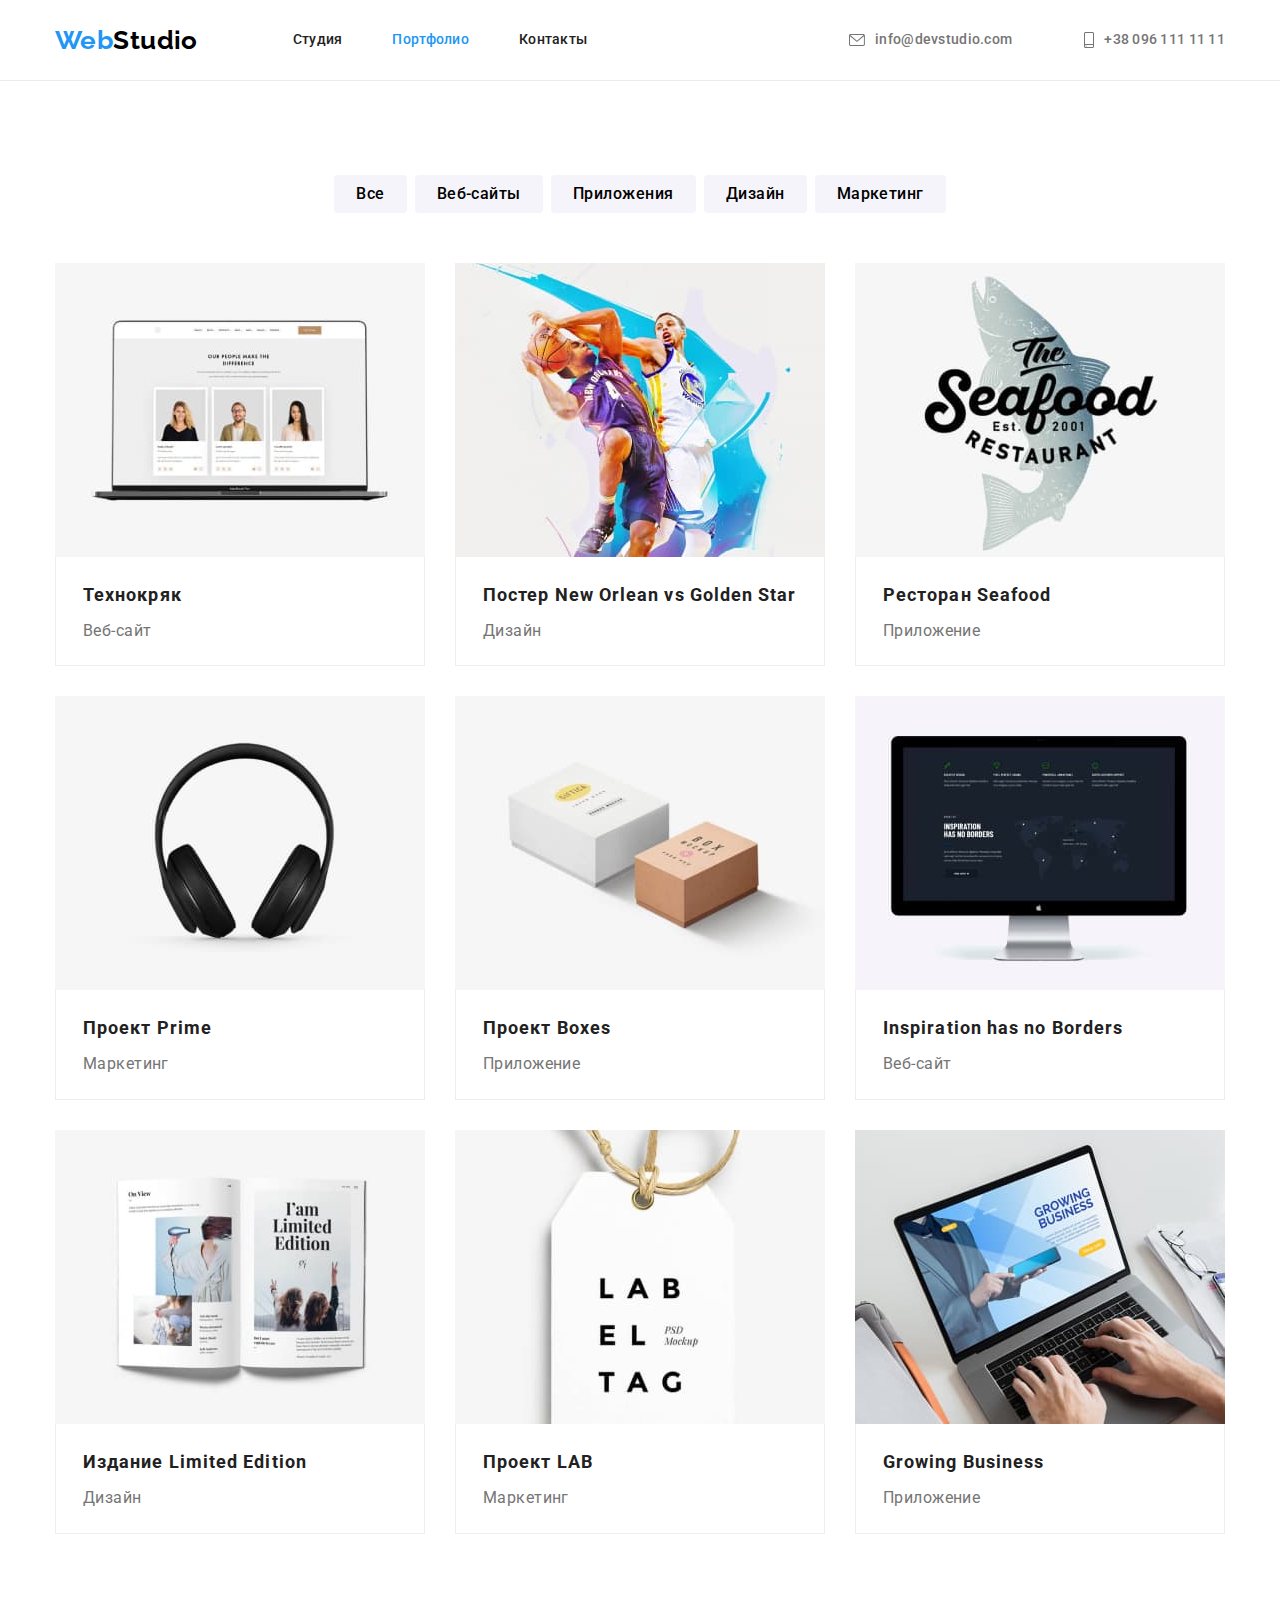
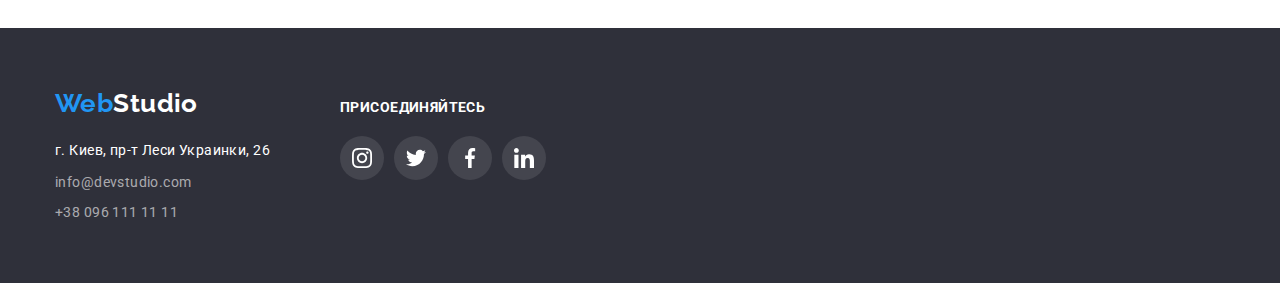
==== portfolio.html @ 19cd6e9f "Initial commit" ====
<!DOCTYPE html>
<html lang="en">
  <head>
    <meta charset="UTF-8" />
    <meta http-equiv="X-UA-Compatible" content="IE=edge" />
    <meta name="viewport" content="width=device-width, initial-scale=1.0" />
    <title>Document</title>
    <link rel="preconnect" href="https://fonts.googleapis.com" />
    <link rel="preconnect" href="https://fonts.gstatic.com" crossorigin />
    <link
      href="https://fonts.googleapis.com/css2?family=Raleway:wght@700&family=Roboto:wght@400;500;700;900&display=swap"
      rel="stylesheet"
    />
    <link
      rel="stylesheet"
      href="https://cdnjs.cloudflare.com/ajax/libs/modern-normalize/1.1.0/modern-normalize.min.css"
    />
    <link rel="stylesheet" href="./css/styles.css" />
  </head>

  <body>
    <header>
      <div class="container main-nav">
        <nav class="main-nav">
          <a href="./index.html" class="logo link"><span class="logo-span">Web</span>Studio</a>
          <ul class="site-nav list">
            <li class="item">
              <a href="./index.html" class="site-nav-link link">Студия</a>
            </li>
            <li class="item">
              <a href="./portfolio.html" class="site-nav-link link current">Портфолио</a>
            </li>
            <li class="item">
              <a href="#" class="site-nav-link link">Контакты</a>
            </li>
          </ul>
        </nav>
        <ul class="contact-list list">
          <li class="item">
            <a href="mailto:info@devstudio.com" class="contacts link"
              ><svg class="mail-icon icon">
                <use href="./images/symbol-defs.svg#icon-envelope"></use></svg
              >info@devstudio.com</a
            >
          </li>
          <li class="item">
            <a href="tel:+380961111111" class="contacts link"
              ><svg class="phone-icon icon">
                <use href="./images/symbol-defs.svg#icon-smartphone"></use></svg
              >+38 096 111 11 11</a
            >
          </li>
        </ul>
      </div>
    </header>

    <main>
      <section class="section-projects">
        <div class="container">
          <!--Скрытый заголовок-->
          <h1 class="visually-hidden">Проекты</h1>
          <ul class="project-buttons list">
            <li class="filter-body"><button type="button" class="filter">Все</button></li>
            <li class="filter-body"><button type="button" class="filter">Веб-сайты</button></li>
            <li class="filter-body"><button type="button" class="filter">Приложения</button></li>
            <li class="filter-body"><button type="button" class="filter">Дизайн</button></li>
            <li class="filter-body"><button type="button" class="filter">Маркетинг</button></li>
          </ul>

          <ul class="project-container list">
            <li class="project-item">
              <a href="" class="link project-link">
                <img src="./images/project1.jpg" alt="Ноутбук с открытым веб-сайтом." width="370" />
                <div class="project-block">
                  <h2 class="project-title">Технокряк</h2>
                  <p class="project-text">Веб-сайт</p>
                </div>
              </a>
            </li>

            <li class="project-item">
              <a href="" class="link project-link">
                <img
                  src="./images/project2.jpg"
                  alt="Двое мужчин играют в баскетбол."
                  width="370"
                />
                <div class="project-block">
                  <h2 class="project-title">Постер New Orlean vs Golden Star</h2>
                  <p class="project-text">Дизайн</p>
                </div>
              </a>
            </li>

            <li class="project-item">
              <a href="" class="link project-link">
                <img src="./images/project3.jpg" alt="Логотип в виде рыбы в прыжке." width="370" />
                <div class="project-block">
                  <h2 class="project-title">Ресторан Seafood</h2>
                  <p class="project-text">Приложение</p>
                </div>
              </a>
            </li>

            <li class="project-item">
              <a href="" class="link project-link">
                <img src="./images/project4.jpg" alt="Полноразмерные наушники." width="370" />
                <div class="project-block">
                  <h2 class="project-title">Проект Prime</h2>
                  <p class="project-text">Маркетинг</p>
                </div>
              </a>
            </li>

            <li class="project-item">
              <a href="" class="link project-link">
                <img src="./images/project5.jpg" alt="Две картонные коробки." width="370" />
                <div class="project-block">
                  <h2 class="project-title">Проект Boxes</h2>
                  <p class="project-text">Приложение</p>
                </div>
              </a>
            </li>

            <li class="project-item">
              <a href="" class="link project-link">
                <img
                  src="./images/project6.jpg"
                  alt="Веб-сайт открытый на Mac Display"
                  width="370"
                />
                <div class="project-block">
                  <h2 class="project-title">Inspiration has no Borders</h2>
                  <p class="project-text">Веб-сайт</p>
                </div>
              </a>
            </li>

            <li class="project-item">
              <a href="" class="link project-link">
                <img src="./images/project7.jpg" alt="Открытая книга с фотографиями." width="370" />
                <div class="project-block">
                  <h2 class="project-title">Издание Limited Edition</h2>
                  <p class="project-text">Дизайн</p>
                </div>
              </a>
            </li>

            <li class="project-item">
              <a href="" class="link project-link">
                <img
                  src="./images/project8.jpg"
                  alt="Две картонные бирки с логотипом."
                  width="370"
                />
                <div class="project-block">
                  <h2 class="project-title">Проект LAB</h2>
                  <p class="project-text">Маркетинг</p>
                </div>
              </a>
            </li>

            <li class="project-item">
              <a href="" class="link project-link">
                <img
                  src="./images/project9.jpg"
                  alt="Ноутбук с открытым сайтом компании."
                  width="370"
                />
                <div class="project-block">
                  <h2 class="project-title">Growing Business</h2>
                  <p class="project-text">Приложение</p>
                </div>
              </a>
            </li>
          </ul>
        </div>
      </section>
    </main>

    <footer class="footer">
      <div class="container">
        <div class="footer-address">
          <a href="./index.html" class="logo link"
            ><span class="logo-span">Web</span><span class="logo-span-footer">Studio</span></a
          >
          <address class="address">
            <ul class="list">
              <li class="footer-item">
                <a
                  href="https://goo.gl/maps/bSMqidBmeN5zZb8a9"
                  target="_blank"
                  rel="noopener nofollow noreferrer"
                  class="location link"
                  >г. Киев, пр-т Леси Украинки, 26</a
                >
              </li>
              <li class="footer-item">
                <a href="mailto:info@devstudio.com" class="footer-contacts link"
                  >info@devstudio.com</a
                >
              </li>
              <li class="footer-item">
                <a href="tel:+380.961111111" class="footer-contacts link">+38 096 111 11 11</a>
              </li>
            </ul>
          </address>
        </div>

        <div class="join">
          <p class="exhortation">присоединяйтесь</p>
          <ul class="social-networks-list list">
            <li class="social-network">
              <a href="" class="social-network-link">
                <svg class="social-network-icon">
                  <use href="./images/symbol-defs.svg#icon-instagram"></use>
                </svg>
              </a>
            </li>
            <li class="social-network">
              <a href="" class="social-network-link">
                <svg class="social-network-icon">
                  <use href="./images/symbol-defs.svg#icon-twitter"></use>
                </svg>
              </a>
            </li>
            <li class="social-network">
              <a href="" class="social-network-link">
                <svg class="social-network-icon">
                  <use href="./images/symbol-defs.svg#icon-facebook"></use>
                </svg>
              </a>
            </li>
            <li class="social-network">
              <a href="" class="social-network-link">
                <svg class="social-network-icon">
                  <use href="./images/symbol-defs.svg#icon-linkedin"></use>
                </svg>
              </a>
            </li>
          </ul>
        </div>
      </div>
    </footer>
  </body>
</html>
---- css/styles.css ----
:root {
  --primary-color: #212121;
  --secondary-color: #757575;
  --primary-background-color: #e5e5e5;
  --secondary-background-color: #f5f4fa;
  --additional-background-color: #2f303a;
  --accent: #2196f3;
  --accent-secondary: #ffffff;
  --additional-accent: #188ce8;
  --logo-secondary: #000000;
  --primary-icon-color: #afb1b8;
  --footer-contacts: rgba(255, 255, 255, 0.6);
}

body {
  font-family: Roboto, sans-serif;
  font-size: 14px;
  background-color: var(--accent-secondary);
  color: var(--primary-color);
  letter-spacing: 0.03em;
}

header {
  border-bottom: 1px solid #ececec;
}

/* Утилиты */

h1,
h2,
h3,
h4,
h5,
h6,
p {
  margin: 0;
}

.address {
  font-style: normal;
  margin-top: 20px;
}

img {
  display: block;
  max-width: 100%;
  height: auto;
}

section {
  padding-top: 94px;
  padding-bottom: 94px;
}

.list {
  list-style: none;
  padding-left: 0;
  margin: 0;
}

.link {
  text-decoration: none;
}

/* Main Nav */
.main-nav {
  display: flex;
  align-items: center;
}

/* Логотип */

.logo {
  color: var(--logo-secondary);
  font-family: Raleway, sans-serif;
  font-weight: 700;
  font-size: 26px;
  line-height: 1.19;
}

.logo-span {
  color: var(--accent);
}

/* Навигация */

.site-nav {
  display: flex;
  margin-left: 95px;
}

.site-nav .item {
  /* background-color: tomato; */
}

.site-nav .item + .item {
  margin-left: 50px;
}

.site-nav-link {
  display: block;
  padding-top: 32px;
  padding-bottom: 32px;
  color: var(--primary-color);
  line-height: 1.14;
  letter-spacing: 0.02em;
  font-weight: 500;
}

.current {
  color: var(--accent);
}

.site-nav-link:hover,
.site-nav-link:focus {
  color: var(--accent);
}

.container {
  /* outline: 1px solid blue; */
  width: 1200px;
  padding: 0 15px;
  margin: 0 auto;
}

/* Контакты */

.contact-list {
  display: flex;
  margin-left: auto;
}

.contact-list .item + .item {
  margin-left: 50px;
}

.contacts {
  /* background-color: lavender; */
  padding-top: 32px;
  padding-bottom: 32px;
  padding-left: 22px;
  display: flex;
  align-items: center;
  color: var(--secondary-color);
  line-height: 1.14;
  letter-spacing: 0.02em;
  font-weight: 500;
}

.contacts:hover,
.contacts:focus {
  color: var(--accent);
}

.icon {
  fill: currentColor;
  margin-right: 10px;
}

.icon:hover {
  fill: var(--accent);
}

.mail-icon {
  height: 12px;
  width: 16px;

  /* outline: 1px solid black; */
}

.phone-icon {
  height: 16px;
  width: 10px;
  /* outline: 1px solid black; */
}

/* .contacts.link::before {
  content: '';
  height: 12px;
  width: 16px;
  outline: 1px solid red;
  background-image: url(./css-images/envelope.png);
  background-size: contain;
  background-position: center;
  background-repeat: no-repeat;
} */

/* Герой */

.hero {
  text-align: center;
  padding-top: 200px;
  padding-bottom: 200px;
  margin-left: auto;
  margin-right: auto;
  /* outline: 1px solid black; */
  background-color: var(--additional-background-color);
  background-image: linear-gradient(to right, rgba(47, 48, 58, 0.4), rgba(47, 48, 58, 0.4)),
    url(./css-images/background.jpg);
  max-width: 1600px;
  height: 600px;
  background-size: cover;
  background-repeat: no-repeat;
  background-position: center;
}

.hero-title {
  margin-top: 0px;
  margin-bottom: 40px;
  color: var(--accent-secondary);
  font-weight: 900;
  font-size: 44px;
  line-height: 1.36;
  letter-spacing: 0.06em;
  text-transform: uppercase;
}

.hero-button {
  color: var(--accent-secondary);
  background-color: var(--accent);
  border-radius: 4px;
  border: none;
  padding: 10px 32px;
  min-width: 200px;
  font-family: Roboto, sans-serif;
  font-weight: 700;
  font-size: 16px;
  line-height: 1.88;
  margin-left: auto;
  margin-right: auto;
  cursor: pointer;
  letter-spacing: 0.06em;
}

.hero-button:hover,
.hero-button:focus {
  background-color: var(--additional-accent);
}

.visually-hidden {
  position: absolute;
  width: 1px;
  height: 1px;
  margin: -1px;
  border: 0;
  padding: 0;

  white-space: nowrap;
  clip-path: inset(100%);
  clip: rect(0 0 0 0);
  overflow: hidden;
}

.section-advantages {
  padding-top: 0;
}

.section-title {
  font-weight: 700;
  font-size: 36px;
  line-height: 1.2;
  text-align: Center;
  margin-top: 0;
  margin-bottom: 50px;
}

.advantages-list {
  display: flex;
}

.advantage:not(:last-child) {
  margin-right: 30px;
}

.feature-list-item {
  width: 270px;
  margin: 15px;
}

.feature-title {
  margin-bottom: 10px;
  font-weight: 700;
  font-size: 14px;
  line-height: 1.14;
  letter-spacing: 0.03em;
  text-transform: uppercase;
}

.feature-text {
  color: var(--secondary-color);
  line-height: 1.7;
}

.feature-list {
  display: flex;
  margin: -15px;
}

.feature-icon-frame {
  display: flex;
  justify-content: center;
  align-items: center;
  height: 120px;
  width: 270px;
  background-color: var(--secondary-background-color);
  border: 1px solid transparent;
  border-radius: 4px;
  margin-bottom: 30px;
}

.feature-icon {
  width: 70px;
  height: 70px;
  fill: var(--primary-icon-color);
}

/* .feature-list-item::before {
  content: '';
  display: block;
  height: 120px;
  background-position: center;
  background-repeat: no-repeat;
  background-size: contain;
  background-color: var(--secondary-background-color);
} */

/* .feature-list-item.icon-satellite::before {
  background-image: url(./css-images/satellite.png);
} */

/* .feature-list-item.icon-wall-clock::before {
  background-image: url(./css-images/wall-clock.png);
}

.feature-list-item.icon-notebook::before {
  background-image: url(./css-images/notebook.png);
}

.feature-list-item.icon-astronaut::before {
  background-image: url(./css-images/astronaut.png);
} */

.section-team {
  background-color: var(--secondary-background-color);
}

.team-list {
  display: flex;
}

.team-list-item {
  background-color: #ffffff;
  box-shadow: 0px 1px 3px rgba(0, 0, 0, 0.12), 0px 1px 1px rgba(0, 0, 0, 0.14),
    0px 2px 1px rgba(0, 0, 0, 0.2);
  border-radius: 0px 0px 4px 4px;
}

.team-list-item:not(:last-child) {
  margin-right: 30px;
}

.team-item-text {
  padding: 30px 0px 30px 0px;
}

.staff {
  font-size: 16px;
  font-weight: 500;
  line-height: 1.2;
  text-align: Center;
  margin-bottom: 10px;
}

.staff-role {
  color: var(--secondary-color);
  font-size: 16px;
  line-height: 1.2;
  text-align: Center;
  margin-bottom: 16px;
}

/* Соцсети */

.social-networks-list {
  display: flex;
  justify-content: center;
}

.social-network:not(:last-child) {
  margin-right: 10px;
}

.social-network-link {
  display: flex;
  justify-content: center;
  align-items: center;
  /* color: var(--accent-secondary); */
  color: var(--primary-icon-color);
  height: 44px;
  width: 44px;
  border-radius: 50%;
}

.social-network-link:visited {
}

.social-network-link:hover,
.social-network-link:focus {
  color: var(--accent-secondary);
  background-color: var(--accent);
}

.social-network-icon {
  /* background-color: var(--primary-background-color); */
  height: 20px;
  width: 20px;
  fill: currentColor;
}

/* Клиенты */

.client-list {
  display: flex;
}

.client-list-item {
  fill: currentColor;
}

.client-list-item:not(:last-child) {
  margin-right: 30px;
}

.client-link {
  display: flex;
  justify-content: center;
  align-items: center;
  height: 92px;
  width: 170px;
  border: 1px solid var(--primary-icon-color);
  border-radius: 4px;
  color: var(--primary-icon-color);
}

.client-link:hover,
.client-link:focus {
  color: var(--accent);
  border-color: var(--accent);
}

.client-icon {
  fill: currentColor;
  width: 106px;
  height: 60px;
}
/* Футер */

.footer {
  background-color: var(--additional-background-color);
  padding-top: 60px;
  padding-bottom: 60px;
}

.footer .container {
  display: flex;
  align-items: baseline;
}

.logo-span-footer {
  color: var(--accent-secondary);
}

.footer-item:not(:last-child) {
  margin-bottom: 9px;
}

.location.link {
  color: var(--accent-secondary);
  font-weight: 400;
  line-height: 1.7;
}

.location.link:visited {
  color: var(--accent-secondary);
}

.location.link:hover,
.location.link:focus {
  color: var(--accent);
}

.footer-contacts {
  color: var(--footer-contacts);
  font-weight: 400;
  line-height: 1.5;
}

.footer-contacts:hover,
.footer-contacts:focus {
  color: var(--accent);
}

.join {
  margin-left: 70px;
}

.exhortation {
  display: block;

  margin-bottom: 20px;
  text-transform: uppercase;
  color: var(--accent-secondary);
  font-weight: 700;
  line-height: 1.14;
}

.join .social-networks-list {
  margin: 0;
}

.join .social-network-link {
  display: flex;
  justify-content: center;
  align-items: center;
  color: var(--accent-secondary);
  height: 44px;
  width: 44px;
  background-color: rgba(255, 255, 255, 0.1);
  background-size: contain;
  border-radius: 50%;
}

.join .social-network-link:hover,
.join .social-network-link:focus {
  background-color: var(--accent);
}

/* Портфолио */

.project-buttons {
  display: flex;
  margin-bottom: 50px;
  justify-content: center;
}

.filter {
  padding: 6px 22px;
  border-radius: 4px;
  border: none;
  background-color: var(--secondary-background-color);
  font-family: Roboto, sans-serif;
  font-weight: 500;
  font-size: 16px;
  letter-spacing: 0.03em;
  line-height: 1.6;
  text-align: Center;
  cursor: pointer;
}

.filter:hover,
.filter:focus {
  background-color: var(--accent);
  color: var(--accent-secondary);
  box-shadow: 0px 3px 1px rgba(0, 0, 0, 0.1), 0px 1px 2px rgba(0, 0, 0, 0.08),
    0px 2px 2px rgba(0, 0, 0, 0.12);
}

.filter-body:not(:last-child) {
  margin-right: 8px;
}

.project-container {
  display: flex;
  flex-wrap: wrap;
  /* background-color: teal; */
  margin: -15px;
}

.project-item {
  /* background-color: tomato; */
  width: 370px;
  margin: 15px;
  /* width: calc((100% - 60px) / 3); */
  /* margin-right: 30px;
  margin-bottom: 30px; */
}
/* 
.project-item:nth-child(3n) {
  margin-right: 0px;
}

.project-item:nth-child(-n + 3) {
  margin-bottom: 0px;
} */

.project-link {
  display: block;
}

.project-link:hover,
.project-link:focus {
  box-shadow: 0px 1px 1px rgba(0, 0, 0, 0.12), 0px 4px 4px rgba(0, 0, 0, 0.06),
    1px 4px 6px rgba(0, 0, 0, 0.16);
}

.project-block {
  padding: 20px 20px 20px 27px;
  border: 1px solid #eeeeee;
  border-top: none;
}

.project-title {
  color: var(--primary-color);
  font-weight: 700;
  font-size: 18px;
  line-height: 2;
  letter-spacing: 0.06em;
  margin-bottom: 4px;
}

.project-text {
  color: var(--secondary-color);
  font-size: 16px;
  line-height: 1.8;
}
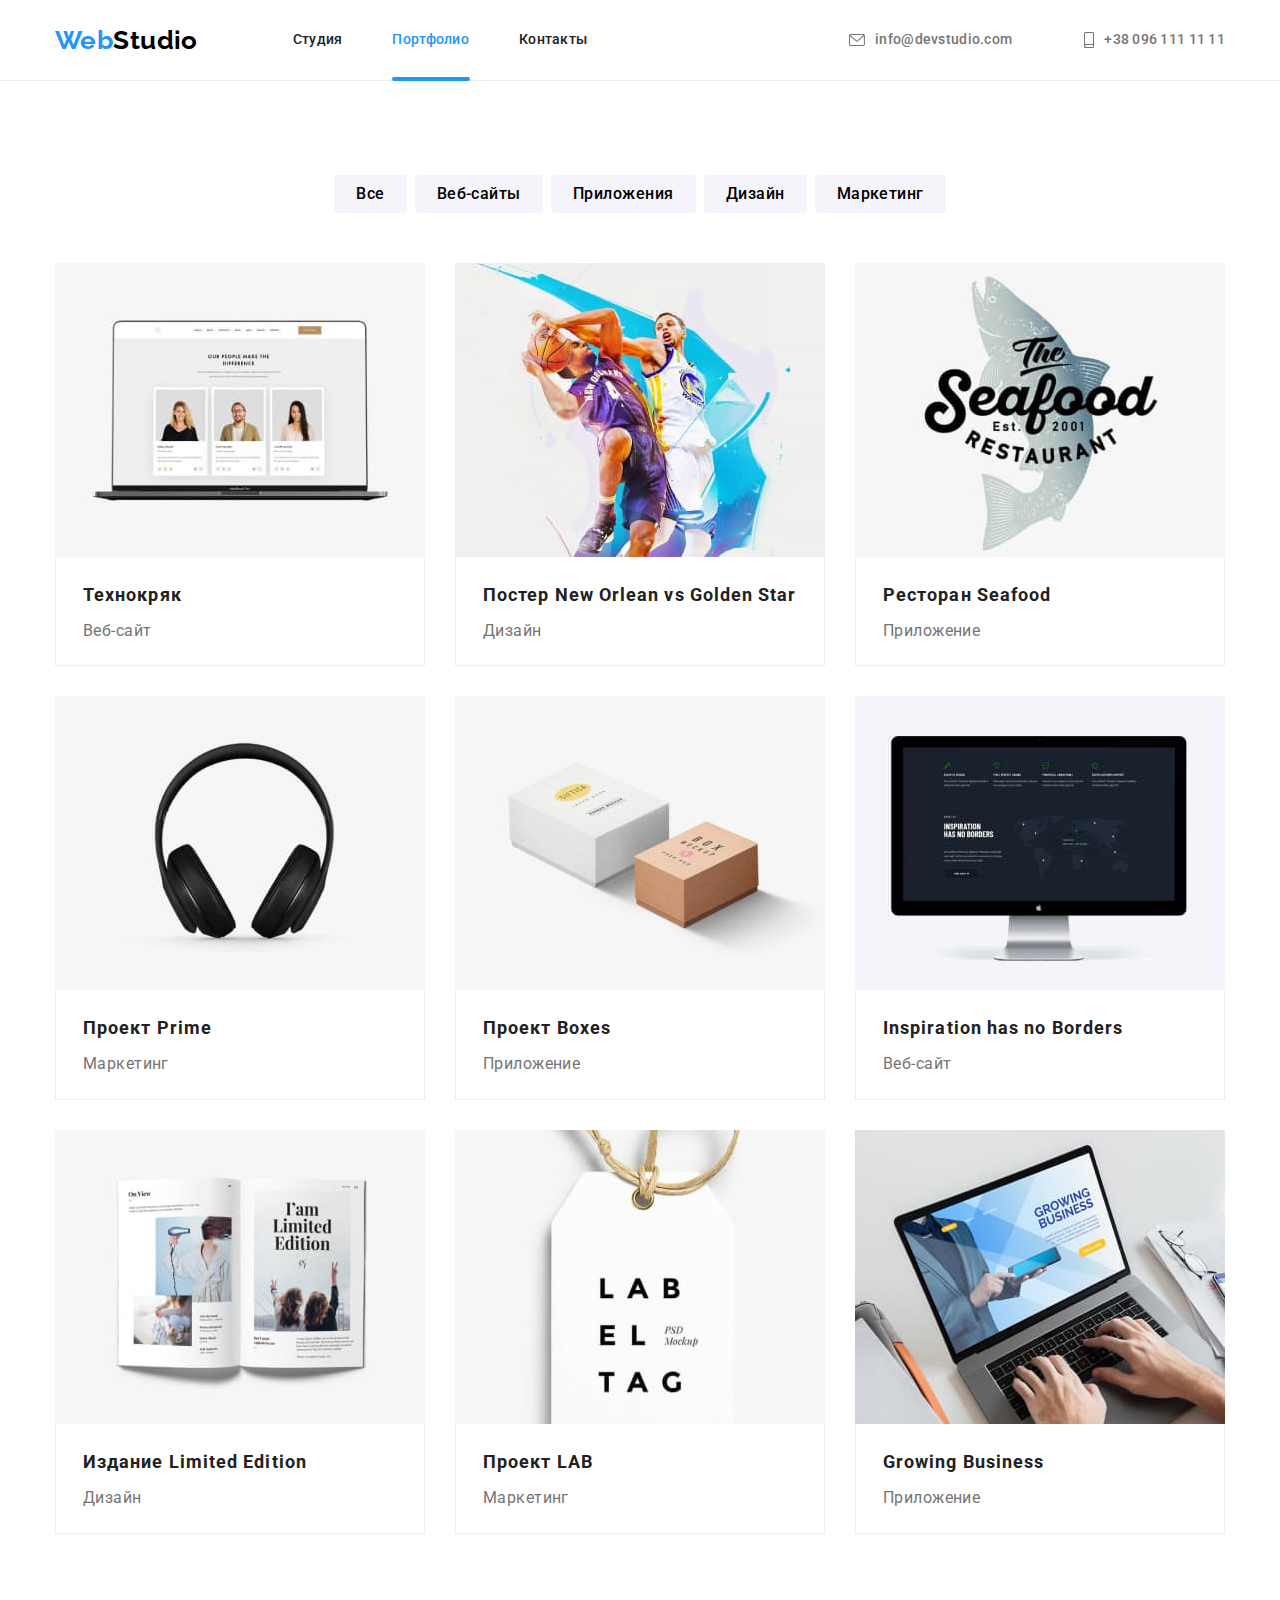
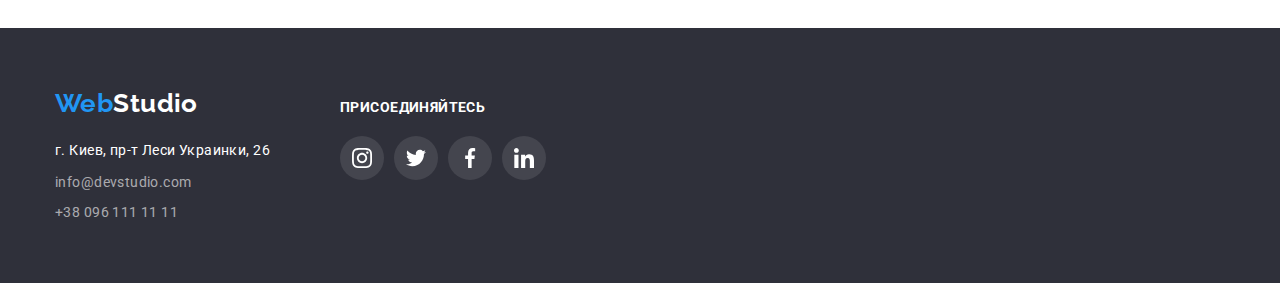
==== commit 92a32e36: "Adds transition and underline" ====
--- a/portfolio.html
+++ b/portfolio.html
@@ -28,7 +28,7 @@
               <a href="./index.html" class="site-nav-link link">Студия</a>
             </li>
             <li class="item">
-              <a href="./portfolio.html" class="site-nav-link link current">Портфолио</a>
+              <a href="./portfolio.html" class="site-nav-link link current portfolio">Портфолио</a>
             </li>
             <li class="item">
               <a href="#" class="site-nav-link link">Контакты</a>
--- a/css/styles.css
+++ b/css/styles.css
@@ -105,10 +105,39 @@
   line-height: 1.14;
   letter-spacing: 0.02em;
   font-weight: 500;
+
+  transition-property: color;
+  transition-duration: 250ms;
+  transition-timing-function: cubic-bezier(0.4, 0, 0.2, 1);
 }
 
 .current {
+  position: relative;
   color: var(--accent);
+}
+
+.site-nav-link.current.studio::before {
+  position: absolute;
+  bottom: -1px;
+  left: 0px;
+  content: '';
+  width: 48px;
+  height: 4px;
+
+  background: #2196f3;
+  border-radius: 2px;
+}
+
+.site-nav-link.current.portfolio::before {
+  position: absolute;
+  bottom: -1px;
+  left: 0px;
+  content: '';
+  width: 78px;
+  height: 4px;
+
+  background: #2196f3;
+  border-radius: 2px;
 }
 
 .site-nav-link:hover,
@@ -145,6 +174,10 @@
   line-height: 1.14;
   letter-spacing: 0.02em;
   font-weight: 500;
+
+  transition-property: color;
+  transition-duration: 250ms;
+  transition-timing-function: cubic-bezier(0.4, 0, 0.2, 1);
 }
 
 .contacts:hover,
@@ -155,6 +188,10 @@
 .icon {
   fill: currentColor;
   margin-right: 10px;
+
+  transition-property: fill;
+  transition-duration: 250ms;
+  transition-timing-function: cubic-bezier(0.4, 0, 0.2, 1);
 }
 
 .icon:hover {
@@ -230,6 +267,10 @@
   margin-right: auto;
   cursor: pointer;
   letter-spacing: 0.06em;
+
+  transition-property: background-color;
+  transition-duration: 250ms;
+  transition-timing-function: cubic-bezier(0.4, 0, 0.2, 1);
 }
 
 .hero-button:hover,
@@ -399,6 +440,10 @@
   height: 44px;
   width: 44px;
   border-radius: 50%;
+
+  transition-property: color, background-color;
+  transition-duration: 250ms;
+  transition-timing-function: cubic-bezier(0.4, 0, 0.2, 1);
 }
 
 .social-network-link:visited {
@@ -440,6 +485,10 @@
   border: 1px solid var(--primary-icon-color);
   border-radius: 4px;
   color: var(--primary-icon-color);
+
+  transition-property: color, border-color;
+  transition-duration: 250ms;
+  transition-timing-function: cubic-bezier(0.4, 0, 0.2, 1);
 }
 
 .client-link:hover,
@@ -478,6 +527,10 @@
   color: var(--accent-secondary);
   font-weight: 400;
   line-height: 1.7;
+
+  transition-property: color;
+  transition-duration: 250ms;
+  transition-timing-function: cubic-bezier(0.4, 0, 0.2, 1);
 }
 
 .location.link:visited {
@@ -493,6 +546,10 @@
   color: var(--footer-contacts);
   font-weight: 400;
   line-height: 1.5;
+
+  transition-property: color;
+  transition-duration: 250ms;
+  transition-timing-function: cubic-bezier(0.4, 0, 0.2, 1);
 }
 
 .footer-contacts:hover,
@@ -528,6 +585,10 @@
   background-color: rgba(255, 255, 255, 0.1);
   background-size: contain;
   border-radius: 50%;
+
+  transition-property: background-color;
+  transition-duration: 250ms;
+  transition-timing-function: cubic-bezier(0.4, 0, 0.2, 1);
 }
 
 .join .social-network-link:hover,
@@ -555,6 +616,10 @@
   line-height: 1.6;
   text-align: Center;
   cursor: pointer;
+
+  transition-property: color, background-color, box-shadow;
+  transition-duration: 250ms;
+  transition-timing-function: cubic-bezier(0.4, 0, 0.2, 1);
 }
 
 .filter:hover,
@@ -595,6 +660,10 @@
 
 .project-link {
   display: block;
+
+  transition-property: box-shadow;
+  transition-duration: 250ms;
+  transition-timing-function: cubic-bezier(0.4, 0, 0.2, 1);
 }
 
 .project-link:hover,
